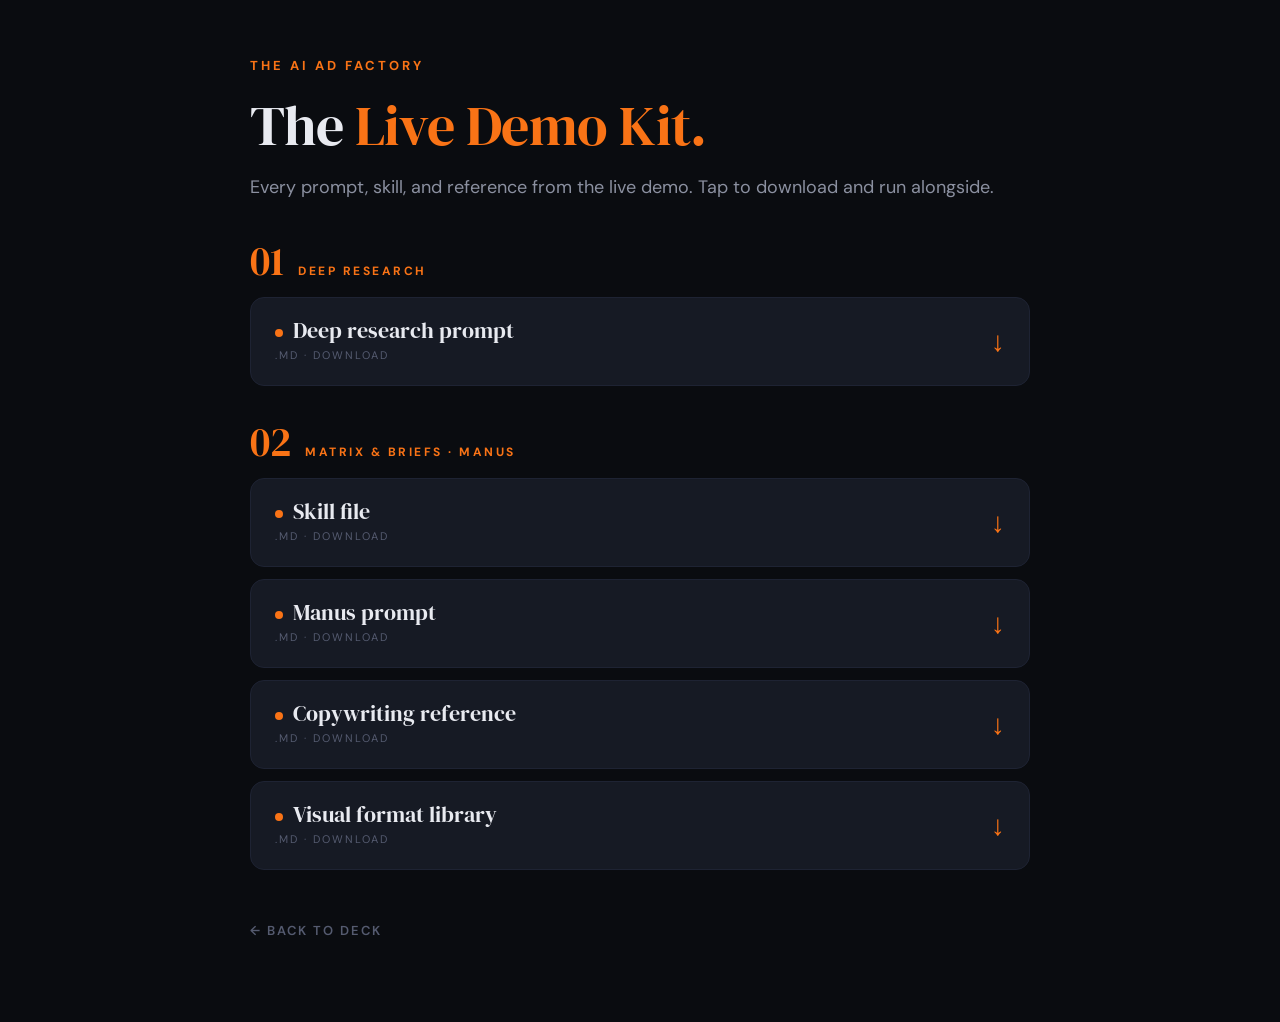
==== kit/index.html @ 8501cadb "Live Demo Kit: drop QR, make files clickable downloads; reorder before Live Demo; add /kit/ landing " ====
<!DOCTYPE html>
<html lang="en">
<head>
<meta charset="UTF-8" />
<meta name="viewport" content="width=device-width, initial-scale=1" />
<title>Live Demo Kit · The AI Ad Factory</title>
<link rel="stylesheet" href="../colors_and_type.css" />
<style>
  html, body { margin: 0; padding: 0; background: var(--ao-bg); color: var(--ao-text); font-family: var(--ao-sans); min-height: 100vh; }
  .wrap { max-width: 780px; margin: 0 auto; padding: 56px 24px 80px; }
  .eyebrow { font-size: 13px; font-weight: 700; text-transform: uppercase; letter-spacing: 3px; color: var(--ao-accent); margin-bottom: 20px; }
  h1 { font-family: var(--ao-serif); font-weight: 400; font-size: 56px; line-height: 1.02; margin: 0 0 20px; letter-spacing: -0.01em; }
  h1 em { font-style: normal; color: var(--ao-accent); }
  .lede { color: var(--ao-muted); font-size: 18px; line-height: 1.5; margin: 0 0 40px; }
  .section-head { display:flex; align-items:baseline; gap: 14px; margin: 36px 0 16px; }
  .section-head .num { font-family: var(--ao-serif); font-size: 40px; color: var(--ao-accent); line-height: 1; }
  .section-head .label { font-size: 12px; font-weight: 700; letter-spacing: 2.5px; text-transform: uppercase; color: var(--ao-accent); }
  a.file {
    display: flex; align-items: center; justify-content: space-between; gap: 16px;
    padding: 20px 24px; margin-bottom: 12px;
    background: var(--ao-surface); border: 1px solid var(--ao-border); border-radius: 14px;
    color: var(--ao-text); text-decoration: none;
    transition: border-color .15s, background .15s, transform .15s;
  }
  a.file:hover { border-color: var(--ao-accent); background: rgba(249,115,22,.06); }
  a.file:active { transform: scale(.99); }
  a.file .title { font-family: var(--ao-serif); font-size: 22px; line-height: 1.15; }
  a.file .meta { color: var(--ao-dim); font-size: 11px; letter-spacing: 2px; text-transform: uppercase; margin-top: 4px; }
  a.file .arrow { color: var(--ao-accent); font-family: var(--ao-serif); font-size: 28px; }
  .flame { display:inline-block; width: 8px; height: 8px; background: var(--ao-accent); border-radius: 50%; margin-right: 10px; vertical-align: middle; }
  .back { color: var(--ao-dim); text-decoration: none; font-size: 13px; letter-spacing: 2px; text-transform: uppercase; font-weight: 600; }
  .back:hover { color: var(--ao-muted); }
</style>
</head>
<body>
  <div class="wrap">
    <div class="eyebrow">The AI Ad Factory</div>
    <h1>The <em>Live Demo Kit.</em></h1>
    <p class="lede">Every prompt, skill, and reference from the live demo. Tap to download and run alongside.</p>

    <div class="section-head"><span class="num">01</span><span class="label">Deep Research</span></div>
    <a class="file" href="files/deep-research-prompt.md" download>
      <div><div class="title"><span class="flame"></span>Deep research prompt</div><div class="meta">.md · Download</div></div>
      <span class="arrow">↓</span>
    </a>

    <div class="section-head"><span class="num">02</span><span class="label">Matrix &amp; Briefs · Manus</span></div>
    <a class="file" href="files/skill.md" download>
      <div><div class="title"><span class="flame"></span>Skill file</div><div class="meta">.md · Download</div></div>
      <span class="arrow">↓</span>
    </a>
    <a class="file" href="files/manus-prompt.md" download>
      <div><div class="title"><span class="flame"></span>Manus prompt</div><div class="meta">.md · Download</div></div>
      <span class="arrow">↓</span>
    </a>
    <a class="file" href="files/copywriting-reference.md" download>
      <div><div class="title"><span class="flame"></span>Copywriting reference</div><div class="meta">.md · Download</div></div>
      <span class="arrow">↓</span>
    </a>
    <a class="file" href="files/visual-format-library.md" download>
      <div><div class="title"><span class="flame"></span>Visual format library</div><div class="meta">.md · Download</div></div>
      <span class="arrow">↓</span>
    </a>

    <div style="margin-top: 48px;"><a class="back" href="../">← Back to deck</a></div>
  </div>
</body>
</html>
---- colors_and_type.css ----
/* ─────────────────────────────────────────────────────────────────────────
   Ad Oven — Colors & Type
   Dark editorial performance brand. Orange = fire. Serif for impact.
   ───────────────────────────────────────────────────────────────────────── */

@import url('https://fonts.googleapis.com/css2?family=DM+Sans:ital,opsz,wght@0,9..40,300;0,9..40,400;0,9..40,500;0,9..40,600;0,9..40,700;1,9..40,400&family=DM+Serif+Display&display=swap');

:root {
  /* ─── Backgrounds (depth through darkness) ──────────────────────────── */
  --ao-bg:         #0a0c10;  /* page — deepest */
  --ao-bg-alt:     #0f1219;  /* alternate section */
  --ao-surface:    #161a24;  /* card / panel */
  --ao-surface-hv: #1c2130;  /* hover / elevated */
  --ao-border:     #1e2333;  /* default border */

  /* ─── Text ──────────────────────────────────────────────────────────── */
  --ao-text:       #e8eaf0;  /* primary body */
  --ao-muted:      #8b90a0;  /* secondary / supporting */
  --ao-dim:        #555b70;  /* tertiary / placeholder / eyebrow on dim */

  /* ─── Accent (fire/energy — use sparingly) ──────────────────────────── */
  --ao-accent:     #f97316;
  --ao-accent-hv:  #fb923c;
  --ao-accent-dim: rgba(249,115,22,.12);

  /* ─── Status ────────────────────────────────────────────────────────── */
  --ao-green:      #22c55e;
  --ao-red:        #ef4444;

  /* ─── Typography ────────────────────────────────────────────────────── */
  --ao-serif:      'DM Serif Display', Georgia, 'Times New Roman', serif;
  --ao-sans:       'DM Sans', system-ui, -apple-system, Segoe UI, Roboto, sans-serif;

  /* ─── Semantic type roles ───────────────────────────────────────────── */
  --ao-h1-size:    clamp(42px, 6vw, 72px);
  --ao-h1-lh:      1.05;
  --ao-h2-size:    clamp(32px, 4vw, 48px);
  --ao-h2-lh:      1.15;
  --ao-h3-size:    20px;
  --ao-h3-weight:  600;
  --ao-body-lg:    18px;
  --ao-body:       15px;
  --ao-body-sm:    14px;
  --ao-caption:    12px;
  --ao-eyebrow-ls: 2.5px;

  /* ─── Layout ────────────────────────────────────────────────────────── */
  --ao-max:        1120px;
  --ao-gutter:     24px;

  /* ─── Radii ─────────────────────────────────────────────────────────── */
  --ao-radius-sm:  8px;
  --ao-radius-md:  10px;
  --ao-radius-lg:  16px;
  --ao-radius-pill: 100px;

  /* ─── Motion ────────────────────────────────────────────────────────── */
  --ao-ease:       cubic-bezier(.4, 0, .2, 1);
  --ao-dur-fast:   .2s;
  --ao-dur-mid:    .4s;
  --ao-dur-slow:   .6s;
}

/* ─── Light theme (optional, opt-in via [data-ao-theme="light"]) ──────── */
[data-ao-theme="light"] {
  --ao-bg:         #f8f9fc;
  --ao-bg-alt:     #ffffff;
  --ao-surface:    #ffffff;
  --ao-surface-hv: #f0f1f5;
  --ao-border:     #e2e4ea;
  --ao-text:       #0f1219;
  --ao-muted:      #555b70;
  --ao-dim:        #8b90a0;
  --ao-accent:     #ea580c;
  --ao-accent-hv:  #f97316;
  --ao-accent-dim: rgba(234,88,12,.08);
}

/* ─── Semantic element defaults ───────────────────────────────────────── */
body {
  font-family: var(--ao-sans);
  background: var(--ao-bg);
  color: var(--ao-text);
  line-height: 1.6;
  font-size: var(--ao-body);
  -webkit-font-smoothing: antialiased;
}

h1 {
  font-family: var(--ao-serif);
  font-weight: 400;                /* DM Serif Display natural weight */
  font-size: var(--ao-h1-size);
  line-height: var(--ao-h1-lh);
  letter-spacing: -0.01em;
}
h1 em { font-style: normal; color: var(--ao-accent); }

h2 {
  font-family: var(--ao-serif);
  font-weight: 400;
  font-size: var(--ao-h2-size);
  line-height: var(--ao-h2-lh);
}
h2 em { font-style: normal; color: var(--ao-accent); }

h3 {
  font-family: var(--ao-sans);
  font-size: var(--ao-h3-size);
  font-weight: var(--ao-h3-weight);
  line-height: 1.35;
}

p  { font-size: var(--ao-body); line-height: 1.6; color: var(--ao-text); }
p.lead, .ao-lead { font-size: var(--ao-body-lg); line-height: 1.7; color: var(--ao-muted); }
small, .ao-small { font-size: var(--ao-body-sm); color: var(--ao-muted); }
.ao-caption { font-size: var(--ao-caption); color: var(--ao-dim); }

.ao-eyebrow {
  font-family: var(--ao-sans);
  font-size: 12px;
  font-weight: 700;
  text-transform: uppercase;
  letter-spacing: var(--ao-eyebrow-ls);
  color: var(--ao-accent);
}

.ao-stat-num {
  font-family: var(--ao-serif);
  font-size: 42px;
  color: var(--ao-accent);
  line-height: 1;
}

code, pre, .ao-mono {
  font-family: ui-monospace, 'SF Mono', Menlo, Consolas, monospace;
  font-size: 13px;
}
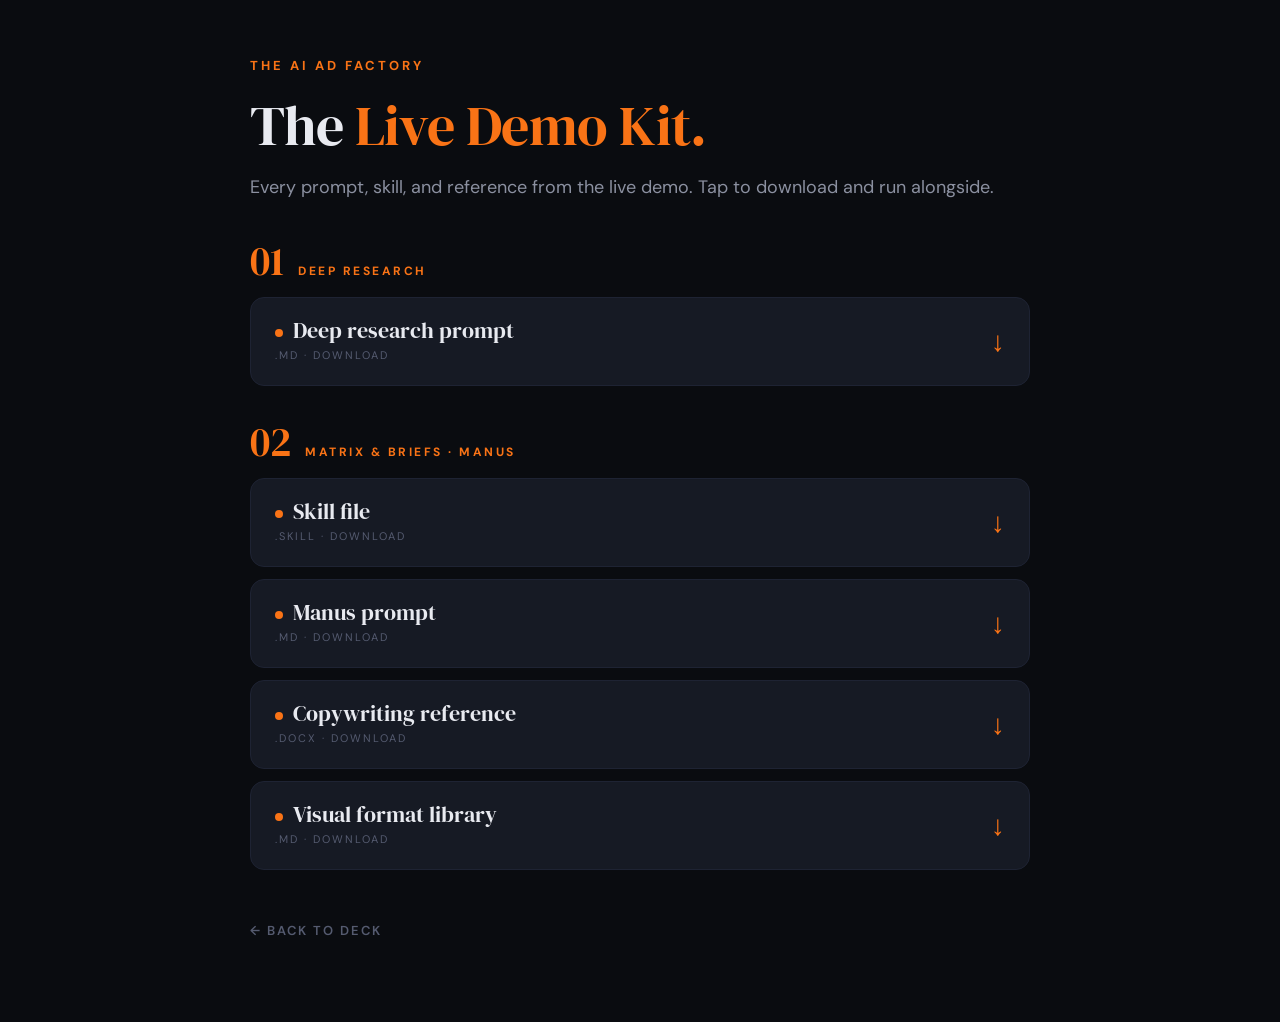
==== commit d7957b7e: "Add Audit Your Ads slide (07), populate kit with real files (skill/research prompt/format library/co" ====
--- a/kit/index.html
+++ b/kit/index.html
@@ -45,16 +45,16 @@
     </a>
 
     <div class="section-head"><span class="num">02</span><span class="label">Matrix &amp; Briefs · Manus</span></div>
-    <a class="file" href="files/skill.md" download>
-      <div><div class="title"><span class="flame"></span>Skill file</div><div class="meta">.md · Download</div></div>
+    <a class="file" href="files/ad-factory-workflow.skill" download>
+      <div><div class="title"><span class="flame"></span>Skill file</div><div class="meta">.skill · Download</div></div>
       <span class="arrow">↓</span>
     </a>
     <a class="file" href="files/manus-prompt.md" download>
       <div><div class="title"><span class="flame"></span>Manus prompt</div><div class="meta">.md · Download</div></div>
       <span class="arrow">↓</span>
     </a>
-    <a class="file" href="files/copywriting-reference.md" download>
-      <div><div class="title"><span class="flame"></span>Copywriting reference</div><div class="meta">.md · Download</div></div>
+    <a class="file" href="files/copywriting-reference.docx" download>
+      <div><div class="title"><span class="flame"></span>Copywriting reference</div><div class="meta">.docx · Download</div></div>
       <span class="arrow">↓</span>
     </a>
     <a class="file" href="files/visual-format-library.md" download>
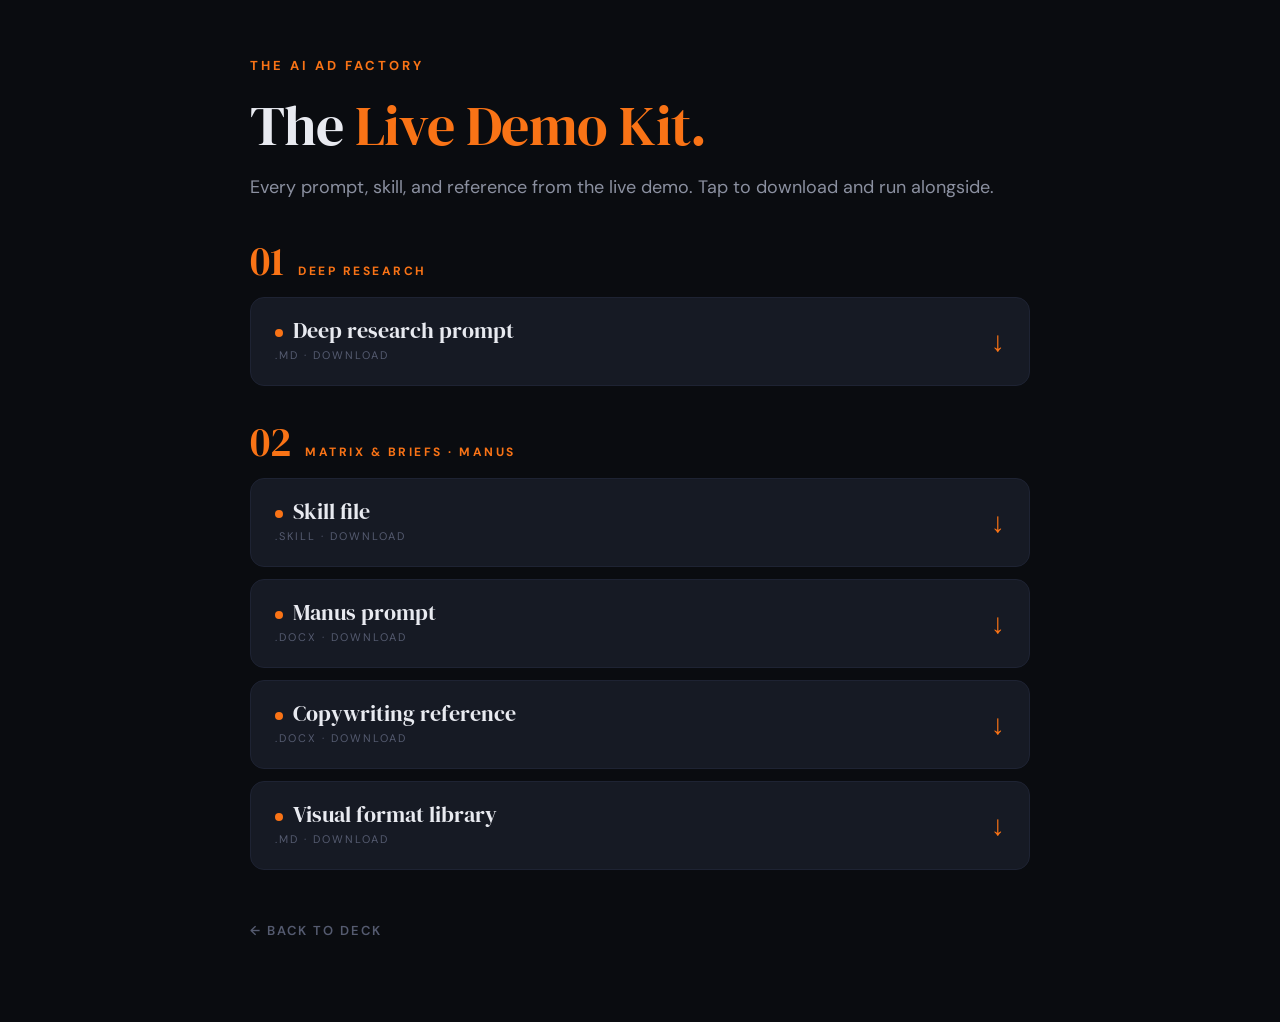
==== commit 0df20fe5: "Kit: add real Manus prompt (.docx)" ====
--- a/kit/index.html
+++ b/kit/index.html
@@ -49,8 +49,8 @@
       <div><div class="title"><span class="flame"></span>Skill file</div><div class="meta">.skill · Download</div></div>
       <span class="arrow">↓</span>
     </a>
-    <a class="file" href="files/manus-prompt.md" download>
-      <div><div class="title"><span class="flame"></span>Manus prompt</div><div class="meta">.md · Download</div></div>
+    <a class="file" href="files/manus-prompt.docx" download>
+      <div><div class="title"><span class="flame"></span>Manus prompt</div><div class="meta">.docx · Download</div></div>
       <span class="arrow">↓</span>
     </a>
     <a class="file" href="files/copywriting-reference.docx" download>
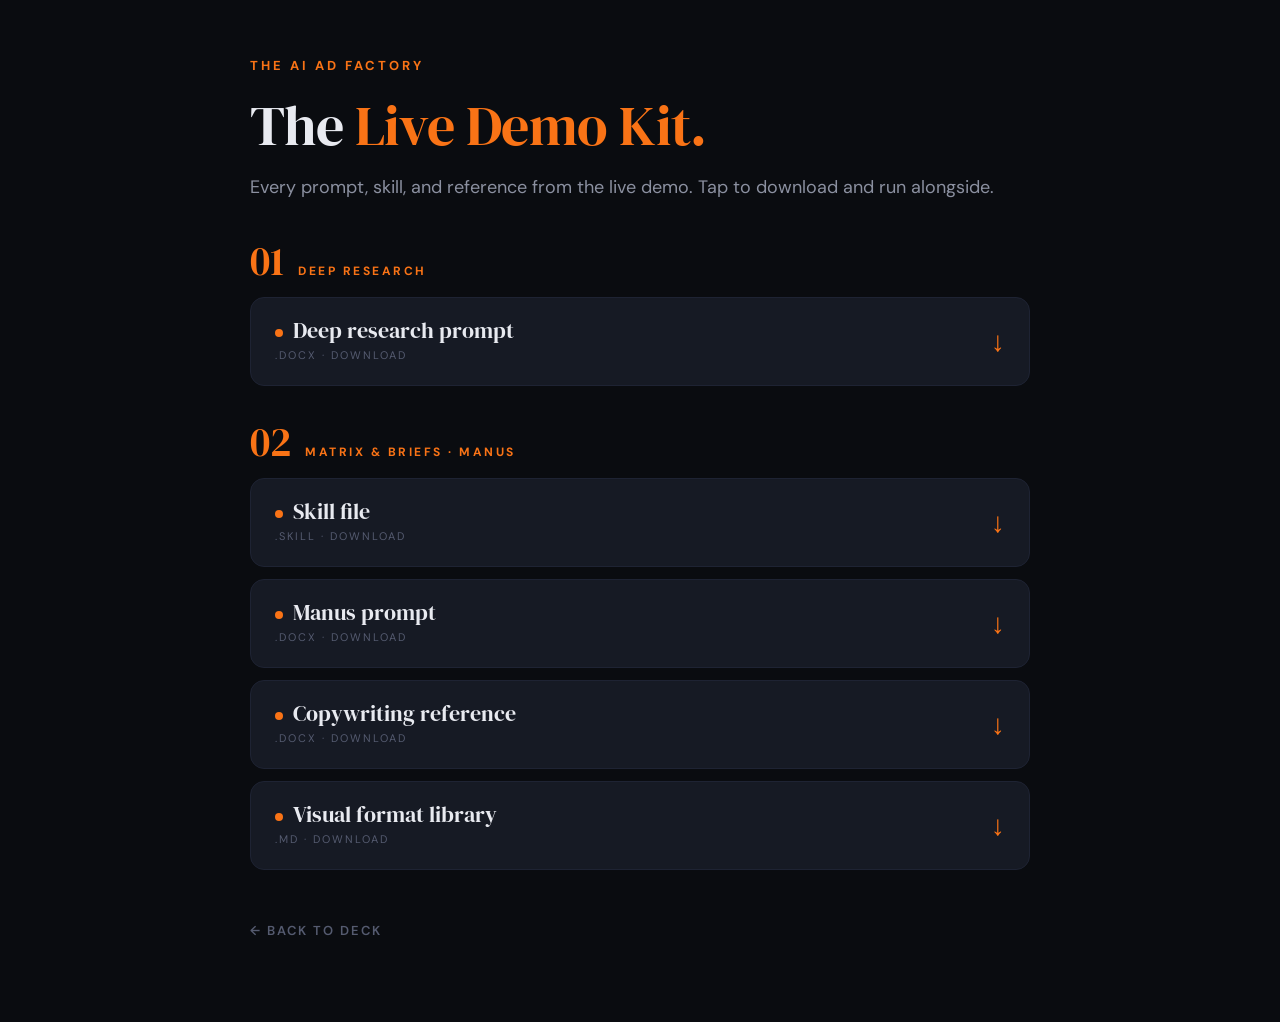
==== commit f954ed8c: "Kit: replace research prompt with updated .docx; add 9:16 bottom-20% safe-zone rule to skill" ====
--- a/kit/index.html
+++ b/kit/index.html
@@ -39,8 +39,8 @@
     <p class="lede">Every prompt, skill, and reference from the live demo. Tap to download and run alongside.</p>
 
     <div class="section-head"><span class="num">01</span><span class="label">Deep Research</span></div>
-    <a class="file" href="files/deep-research-prompt.md" download>
-      <div><div class="title"><span class="flame"></span>Deep research prompt</div><div class="meta">.md · Download</div></div>
+    <a class="file" href="files/deep-research-prompt.docx" download>
+      <div><div class="title"><span class="flame"></span>Deep research prompt</div><div class="meta">.docx · Download</div></div>
       <span class="arrow">↓</span>
     </a>
 
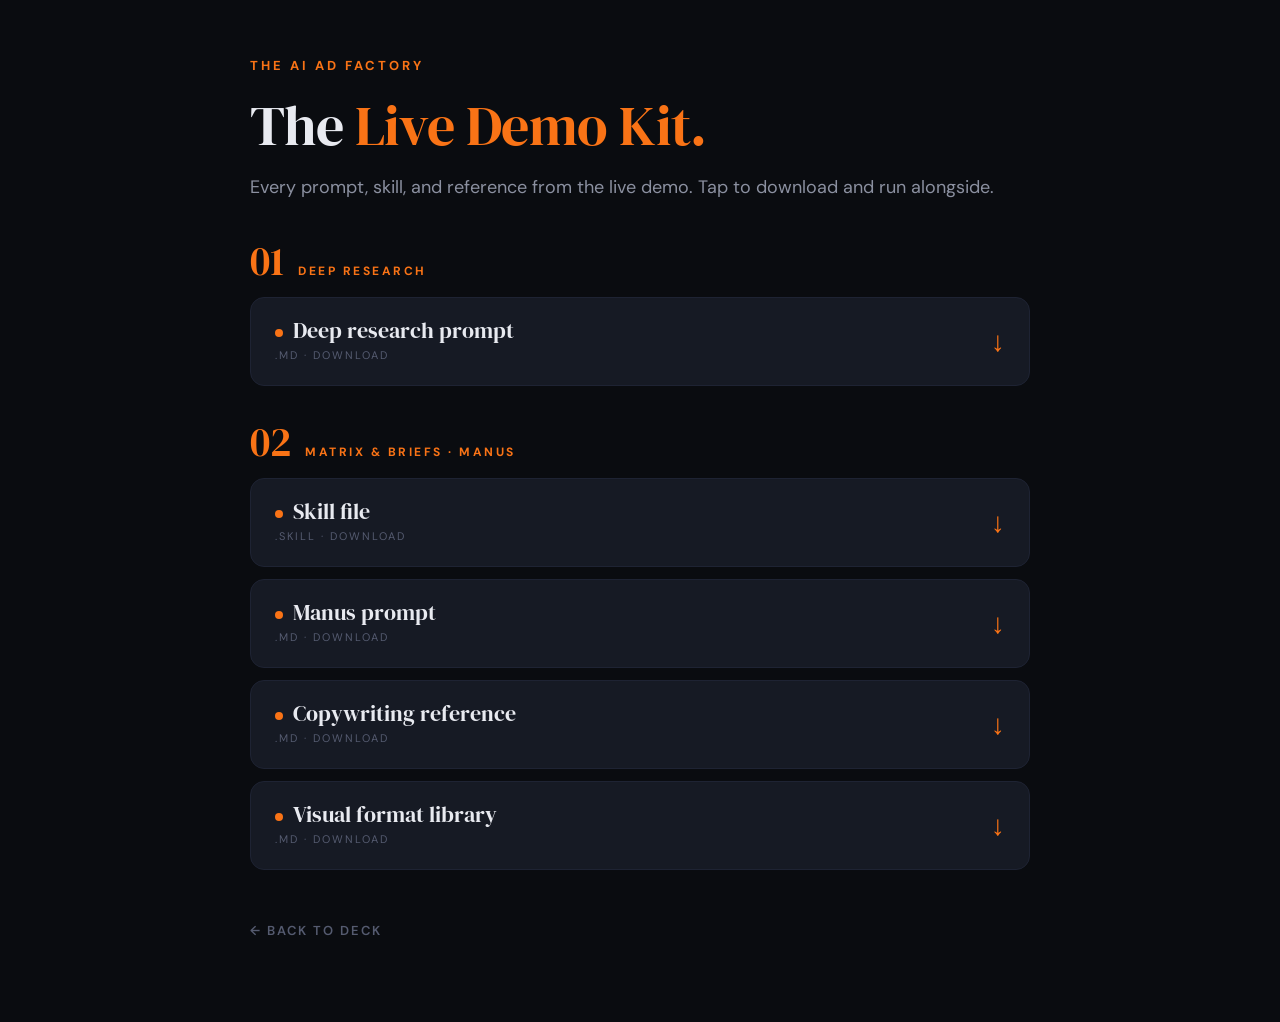
==== commit ce148068: "Kit: convert all downloads to .md (research/manus prompt/copywriting); skill stays .skill" ====
--- a/kit/index.html
+++ b/kit/index.html
@@ -39,8 +39,8 @@
     <p class="lede">Every prompt, skill, and reference from the live demo. Tap to download and run alongside.</p>
 
     <div class="section-head"><span class="num">01</span><span class="label">Deep Research</span></div>
-    <a class="file" href="files/deep-research-prompt.docx" download>
-      <div><div class="title"><span class="flame"></span>Deep research prompt</div><div class="meta">.docx · Download</div></div>
+    <a class="file" href="files/deep-research-prompt.md" download>
+      <div><div class="title"><span class="flame"></span>Deep research prompt</div><div class="meta">.md · Download</div></div>
       <span class="arrow">↓</span>
     </a>
 
@@ -49,12 +49,12 @@
       <div><div class="title"><span class="flame"></span>Skill file</div><div class="meta">.skill · Download</div></div>
       <span class="arrow">↓</span>
     </a>
-    <a class="file" href="files/manus-prompt.docx" download>
-      <div><div class="title"><span class="flame"></span>Manus prompt</div><div class="meta">.docx · Download</div></div>
+    <a class="file" href="files/manus-prompt.md" download>
+      <div><div class="title"><span class="flame"></span>Manus prompt</div><div class="meta">.md · Download</div></div>
       <span class="arrow">↓</span>
     </a>
-    <a class="file" href="files/copywriting-reference.docx" download>
-      <div><div class="title"><span class="flame"></span>Copywriting reference</div><div class="meta">.docx · Download</div></div>
+    <a class="file" href="files/copywriting-reference.md" download>
+      <div><div class="title"><span class="flame"></span>Copywriting reference</div><div class="meta">.md · Download</div></div>
       <span class="arrow">↓</span>
     </a>
     <a class="file" href="files/visual-format-library.md" download>
